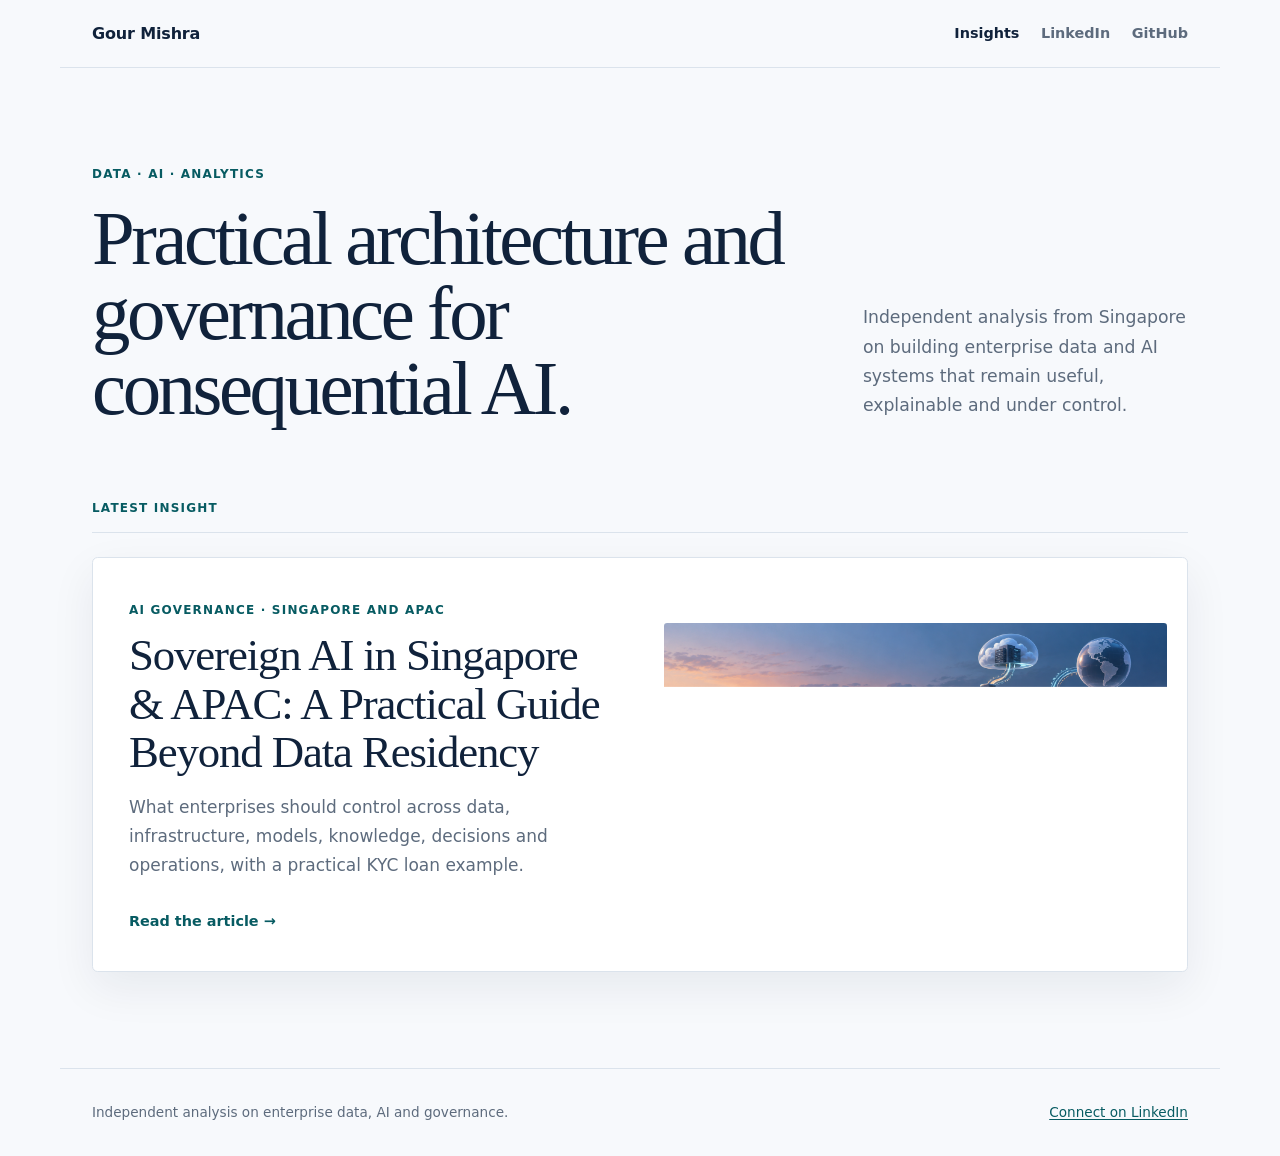
==== index.html @ ea4c22a5 "Build Sovereign AI insights site" ====
<!doctype html>
<html lang="en-SG">
<head>
  <meta charset="utf-8">
  <meta name="viewport" content="width=device-width, initial-scale=1">
  <title>Gour Mishra | Data, AI and Analytics</title>
  <meta name="description" content="Practical analysis of enterprise data, AI architecture and governance in Singapore and APAC.">
  <meta name="robots" content="index, follow, max-image-preview:large">
  <link rel="canonical" href="https://gcmishra7.github.io/">
  <meta property="og:type" content="website">
  <meta property="og:title" content="Gour Mishra | Data, AI and Analytics">
  <meta property="og:description" content="Practical analysis of enterprise data, AI architecture and governance in Singapore and APAC.">
  <meta property="og:url" content="https://gcmishra7.github.io/">
  <meta property="og:image" content="https://gcmishra7.github.io/assets/images/sovereign-ai-hero.png">
  <meta name="twitter:card" content="summary_large_image">
  <link rel="stylesheet" href="/assets/css/style.css">
</head>
<body>
  <header class="site-header">
    <a class="brand" href="/">Gour Mishra</a>
    <nav aria-label="Primary navigation">
      <a aria-current="page" href="/">Insights</a>
      <a href="https://www.linkedin.com/in/gourmishra">LinkedIn</a>
      <a href="https://github.com/gcmishra7">GitHub</a>
    </nav>
  </header>
  <main>
    <section class="intro">
      <p class="eyebrow">Data · AI · Analytics</p>
      <h1>Practical architecture and governance for consequential AI.</h1>
      <p class="intro-copy">Independent analysis from Singapore on building enterprise data and AI systems that remain useful, explainable and under control.</p>
    </section>
    <section class="featured" aria-labelledby="latest-insight">
      <div class="section-label" id="latest-insight">Latest insight</div>
      <a class="feature-card" href="/insights/sovereign-ai-singapore-apac/">
        <div class="feature-copy">
          <span class="topic">AI governance · Singapore and APAC</span>
          <h2>Sovereign AI in Singapore &amp; APAC: A Practical Guide Beyond Data Residency</h2>
          <p>What enterprises should control across data, infrastructure, models, knowledge, decisions and operations, with a practical KYC loan example.</p>
          <span class="read-link">Read the article <span aria-hidden="true">→</span></span>
        </div>
        <img src="/assets/images/sovereign-ai-hero.png" alt="Sovereign AI in Singapore and APAC shown as a controlled environment with governed global connections" width="1672" height="941">
      </a>
    </section>
  </main>
  <footer class="site-footer">
    <span>Independent analysis on enterprise data, AI and governance.</span>
    <a href="https://www.linkedin.com/in/gourmishra">Connect on LinkedIn</a>
  </footer>
</body>
</html>
---- assets/css/style.css ----
:root {
  --ink: #10223b;
  --muted: #5d6b7d;
  --paper: #f7f9fc;
  --white: #ffffff;
  --line: #dbe3ec;
  --accent: #007f86;
  --accent-dark: #075b62;
  --quote: #e7f5f5;
  --max: 1160px;
  color-scheme: light;
}

* { box-sizing: border-box; }

html { scroll-behavior: smooth; }

body {
  margin: 0;
  color: var(--ink);
  background: var(--paper);
  font-family: Inter, ui-sans-serif, system-ui, -apple-system, BlinkMacSystemFont, "Segoe UI", sans-serif;
  font-size: 17px;
  line-height: 1.7;
}

a { color: var(--accent-dark); text-underline-offset: 0.18em; }
a:hover { color: var(--accent); }
img { display: block; max-width: 100%; height: auto; }

.site-header {
  max-width: var(--max);
  margin: 0 auto;
  padding: 1.25rem 2rem;
  display: flex;
  justify-content: space-between;
  align-items: center;
  border-bottom: 1px solid var(--line);
}

.brand {
  color: var(--ink);
  font-size: 1rem;
  font-weight: 760;
  letter-spacing: -0.01em;
  text-decoration: none;
}

nav { display: flex; gap: 1.35rem; }
nav a { color: var(--muted); font-size: 0.9rem; font-weight: 650; text-decoration: none; }
nav a:hover, nav a[aria-current="page"] { color: var(--ink); }

main { min-height: calc(100vh - 12rem); }

.intro {
  max-width: var(--max);
  margin: 0 auto;
  padding: 6rem 2rem 4.5rem;
  display: grid;
  grid-template-columns: minmax(0, 1.7fr) minmax(16rem, 0.8fr);
  column-gap: 5rem;
  align-items: end;
}

.eyebrow, .section-label, .topic, .article-meta {
  color: var(--accent-dark);
  font-size: 0.75rem;
  font-weight: 780;
  letter-spacing: 0.1em;
  text-transform: uppercase;
}

.eyebrow { grid-column: 1 / -1; margin: 0 0 1rem; }
.intro h1 {
  margin: 0;
  max-width: 18ch;
  font-family: Georgia, "Times New Roman", serif;
  font-size: clamp(2.7rem, 6vw, 5.4rem);
  font-weight: 500;
  line-height: 0.98;
  letter-spacing: -0.045em;
}
.intro-copy { margin: 0 0 0.35rem; color: var(--muted); font-size: 1.08rem; }

.featured {
  max-width: var(--max);
  margin: 0 auto;
  padding: 0 2rem 6rem;
}
.section-label { padding-bottom: 0.8rem; border-bottom: 1px solid var(--line); }
.feature-card {
  display: grid;
  grid-template-columns: 1fr 1fr;
  gap: 3rem;
  align-items: center;
  margin-top: 1.5rem;
  padding: 1.25rem;
  color: inherit;
  background: var(--white);
  border: 1px solid var(--line);
  border-radius: 0.35rem;
  box-shadow: 0 16px 45px rgba(16, 34, 59, 0.07);
  text-decoration: none;
  transition: transform 180ms ease, box-shadow 180ms ease;
}
.feature-card:hover { color: inherit; transform: translateY(-3px); box-shadow: 0 20px 55px rgba(16, 34, 59, 0.11); }
.feature-copy { padding: 1rem 0.75rem 1rem 1rem; }
.feature-copy h2 {
  margin: 0.55rem 0 1rem;
  font-family: Georgia, "Times New Roman", serif;
  font-size: clamp(1.8rem, 3.5vw, 3rem);
  font-weight: 500;
  line-height: 1.08;
  letter-spacing: -0.025em;
}
.feature-copy p { color: var(--muted); }
.feature-card img { width: 100%; border-radius: 0.2rem; }
.read-link { display: inline-block; margin-top: 0.75rem; color: var(--accent-dark); font-size: 0.9rem; font-weight: 760; }

.article-shell {
  max-width: 840px;
  margin: 0 auto;
  padding: 5.5rem 2rem 7rem;
}
.article-meta { margin-bottom: 1rem; }
.article-shell h1 {
  margin: 0 0 1rem;
  font-family: Georgia, "Times New Roman", serif;
  font-size: clamp(2.6rem, 6vw, 4.75rem);
  font-weight: 500;
  line-height: 1.02;
  letter-spacing: -0.042em;
}
.article-shell h1 + p { margin: 0 0 2.3rem; color: var(--muted); font-size: 1.2rem; line-height: 1.55; }
.article-shell h2 {
  margin: 3.8rem 0 1rem;
  padding-top: 0.7rem;
  border-top: 1px solid var(--line);
  font-family: Georgia, "Times New Roman", serif;
  font-size: clamp(1.7rem, 4vw, 2.35rem);
  font-weight: 500;
  line-height: 1.17;
  letter-spacing: -0.02em;
}
.article-shell h3 { margin: 2rem 0 0.5rem; font-size: 1.12rem; }
.article-shell p, .article-shell li { color: #253952; }
.article-shell li { margin: 0.5rem 0; }
.article-shell blockquote {
  margin: 2.4rem 0;
  padding: 1.35rem 1.5rem;
  background: var(--quote);
  border-left: 4px solid var(--accent);
  font-family: Georgia, "Times New Roman", serif;
  font-size: 1.2rem;
  line-height: 1.5;
}
.article-shell blockquote p { margin: 0; color: var(--ink); }
.article-shell img {
  width: min(1120px, calc(100vw - 2rem));
  max-width: none;
  margin: 2.25rem 50%;
  transform: translateX(-50%);
  border: 1px solid var(--line);
  border-radius: 0.25rem;
  box-shadow: 0 16px 48px rgba(16, 34, 59, 0.08);
}
.article-shell a { font-weight: 600; }

.site-footer {
  max-width: var(--max);
  margin: 0 auto;
  padding: 2rem;
  display: flex;
  justify-content: space-between;
  gap: 1.5rem;
  border-top: 1px solid var(--line);
  color: var(--muted);
  font-size: 0.85rem;
}

@media (max-width: 760px) {
  body { font-size: 16px; }
  .site-header { padding: 1rem 1.1rem; }
  nav { gap: 0.85rem; }
  nav a { font-size: 0.82rem; }
  .intro { grid-template-columns: 1fr; gap: 1.6rem; padding: 4rem 1.25rem 3rem; }
  .featured { padding: 0 1.25rem 4rem; }
  .feature-card { grid-template-columns: 1fr; gap: 1rem; padding: 0.8rem; }
  .feature-copy { padding: 0.8rem; }
  .article-shell { padding: 3.5rem 1.2rem 5rem; }
  .article-shell img { width: calc(100vw - 1.5rem); }
  .site-footer { flex-direction: column; padding: 1.5rem 1.1rem; }
}

@media (prefers-reduced-motion: reduce) {
  html { scroll-behavior: auto; }
  .feature-card { transition: none; }
}
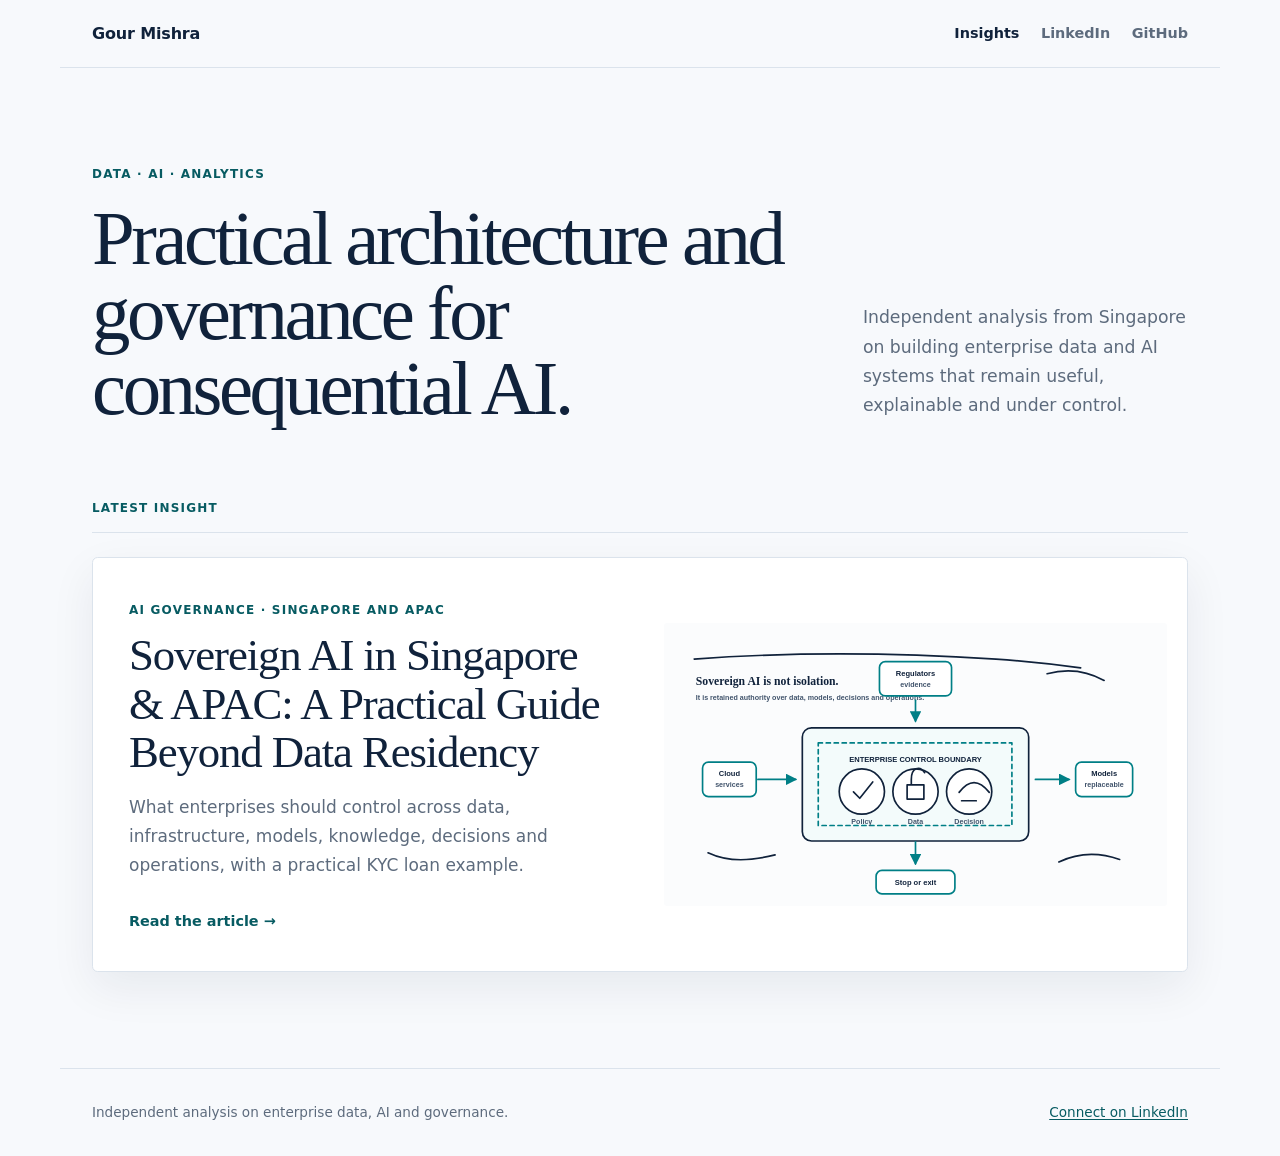
==== commit f6feab35: "Align lightweight SVG article illustrations" ====
--- a/index.html
+++ b/index.html
@@ -11,7 +11,7 @@
   <meta property="og:title" content="Gour Mishra | Data, AI and Analytics">
   <meta property="og:description" content="Practical analysis of enterprise data, AI architecture and governance in Singapore and APAC.">
   <meta property="og:url" content="https://gcmishra7.github.io/">
-  <meta property="og:image" content="https://gcmishra7.github.io/assets/images/sovereign-ai-hero.png">
+  <meta property="og:image" content="https://gcmishra7.github.io/assets/images/sovereign-ai-hero.svg">
   <meta name="twitter:card" content="summary_large_image">
   <link rel="stylesheet" href="/assets/css/style.css">
 </head>
@@ -39,7 +39,7 @@
           <p>What enterprises should control across data, infrastructure, models, knowledge, decisions and operations, with a practical KYC loan example.</p>
           <span class="read-link">Read the article <span aria-hidden="true">→</span></span>
         </div>
-        <img src="/assets/images/sovereign-ai-hero.png" alt="Sovereign AI in Singapore and APAC shown as a controlled environment with governed global connections" width="1672" height="941">
+        <img src="/assets/images/sovereign-ai-hero.svg" alt="Sovereign AI in Singapore and APAC shown as a controlled environment with governed global connections" width="1200" height="675">
       </a>
     </section>
   </main>
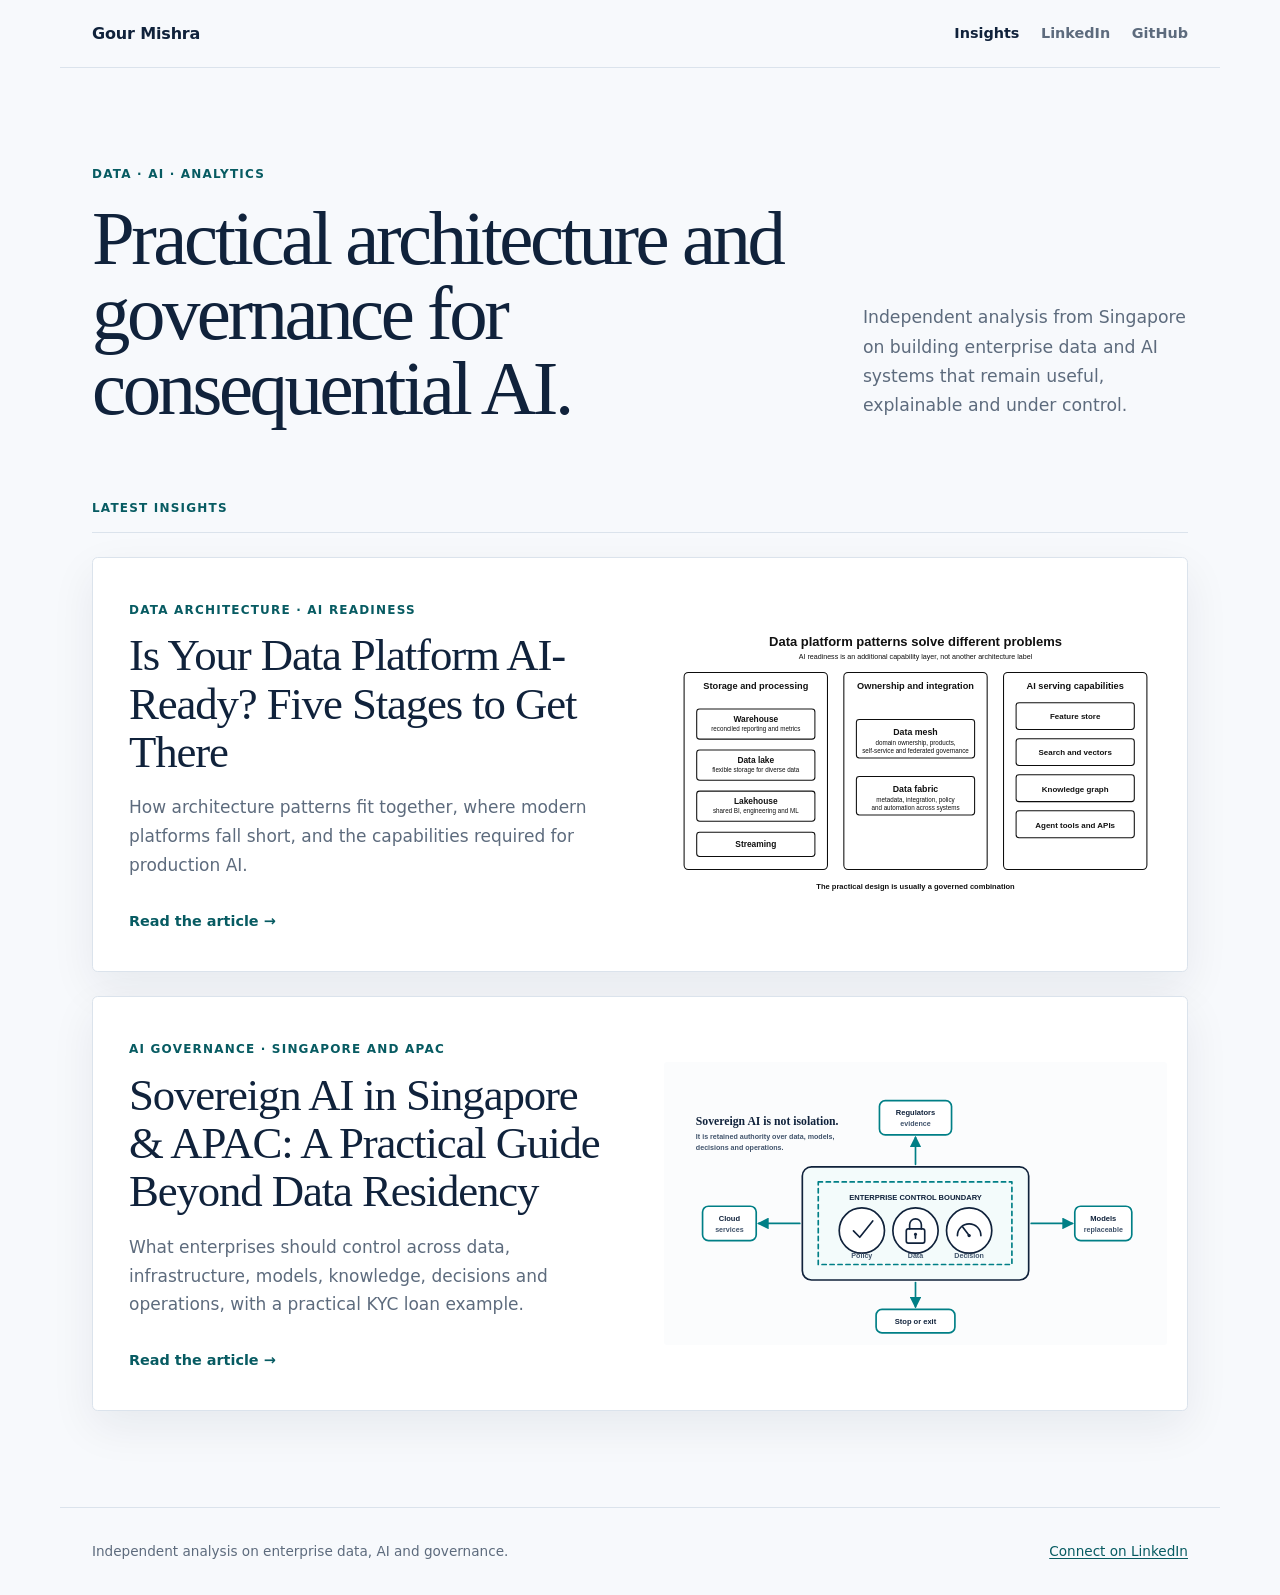
==== commit ac889903: "Feature the AI-ready data platform article" ====
--- a/index.html
+++ b/index.html
@@ -11,7 +11,7 @@
   <meta property="og:title" content="Gour Mishra | Data, AI and Analytics">
   <meta property="og:description" content="Practical analysis of enterprise data, AI architecture and governance in Singapore and APAC.">
   <meta property="og:url" content="https://gcmishra7.github.io/">
-  <meta property="og:image" content="https://gcmishra7.github.io/assets/images/sovereign-ai-hero.svg">
+  <meta property="og:image" content="https://gcmishra7.github.io/assets/images/ai-ready-pattern-map.svg">
   <meta name="twitter:card" content="summary_large_image">
   <link rel="stylesheet" href="/assets/css/style.css">
 </head>
@@ -31,7 +31,16 @@
       <p class="intro-copy">Independent analysis from Singapore on building enterprise data and AI systems that remain useful, explainable and under control.</p>
     </section>
     <section class="featured" aria-labelledby="latest-insight">
-      <div class="section-label" id="latest-insight">Latest insight</div>
+      <div class="section-label" id="latest-insight">Latest insights</div>
+      <a class="feature-card" href="/insights/ai-ready-data-platform/">
+        <div class="feature-copy">
+          <span class="topic">Data architecture · AI readiness</span>
+          <h2>Is Your Data Platform AI-Ready? Five Stages to Get There</h2>
+          <p>How architecture patterns fit together, where modern platforms fall short, and the capabilities required for production AI.</p>
+          <span class="read-link">Read the article <span aria-hidden="true">→</span></span>
+        </div>
+        <img src="/assets/images/ai-ready-pattern-map.svg" alt="Black and white map of data platform architecture patterns and AI readiness capabilities" width="1200" height="675">
+      </a>
       <a class="feature-card" href="/insights/sovereign-ai-singapore-apac/">
         <div class="feature-copy">
           <span class="topic">AI governance · Singapore and APAC</span>
--- a/assets/css/style.css
+++ b/assets/css/style.css
@@ -156,10 +156,9 @@
 }
 .article-shell blockquote p { margin: 0; color: var(--ink); }
 .article-shell img {
-  width: min(1120px, calc(100vw - 2rem));
-  max-width: none;
-  margin: 2.25rem 50%;
-  transform: translateX(-50%);
+  width: min(760px, 100%);
+  max-width: 100%;
+  margin: 2rem auto;
   border: 1px solid var(--line);
   border-radius: 0.25rem;
   box-shadow: 0 16px 48px rgba(16, 34, 59, 0.08);
@@ -188,7 +187,7 @@
   .feature-card { grid-template-columns: 1fr; gap: 1rem; padding: 0.8rem; }
   .feature-copy { padding: 0.8rem; }
   .article-shell { padding: 3.5rem 1.2rem 5rem; }
-  .article-shell img { width: calc(100vw - 1.5rem); }
+  .article-shell img { width: 100%; }
   .site-footer { flex-direction: column; padding: 1.5rem 1.1rem; }
 }
 
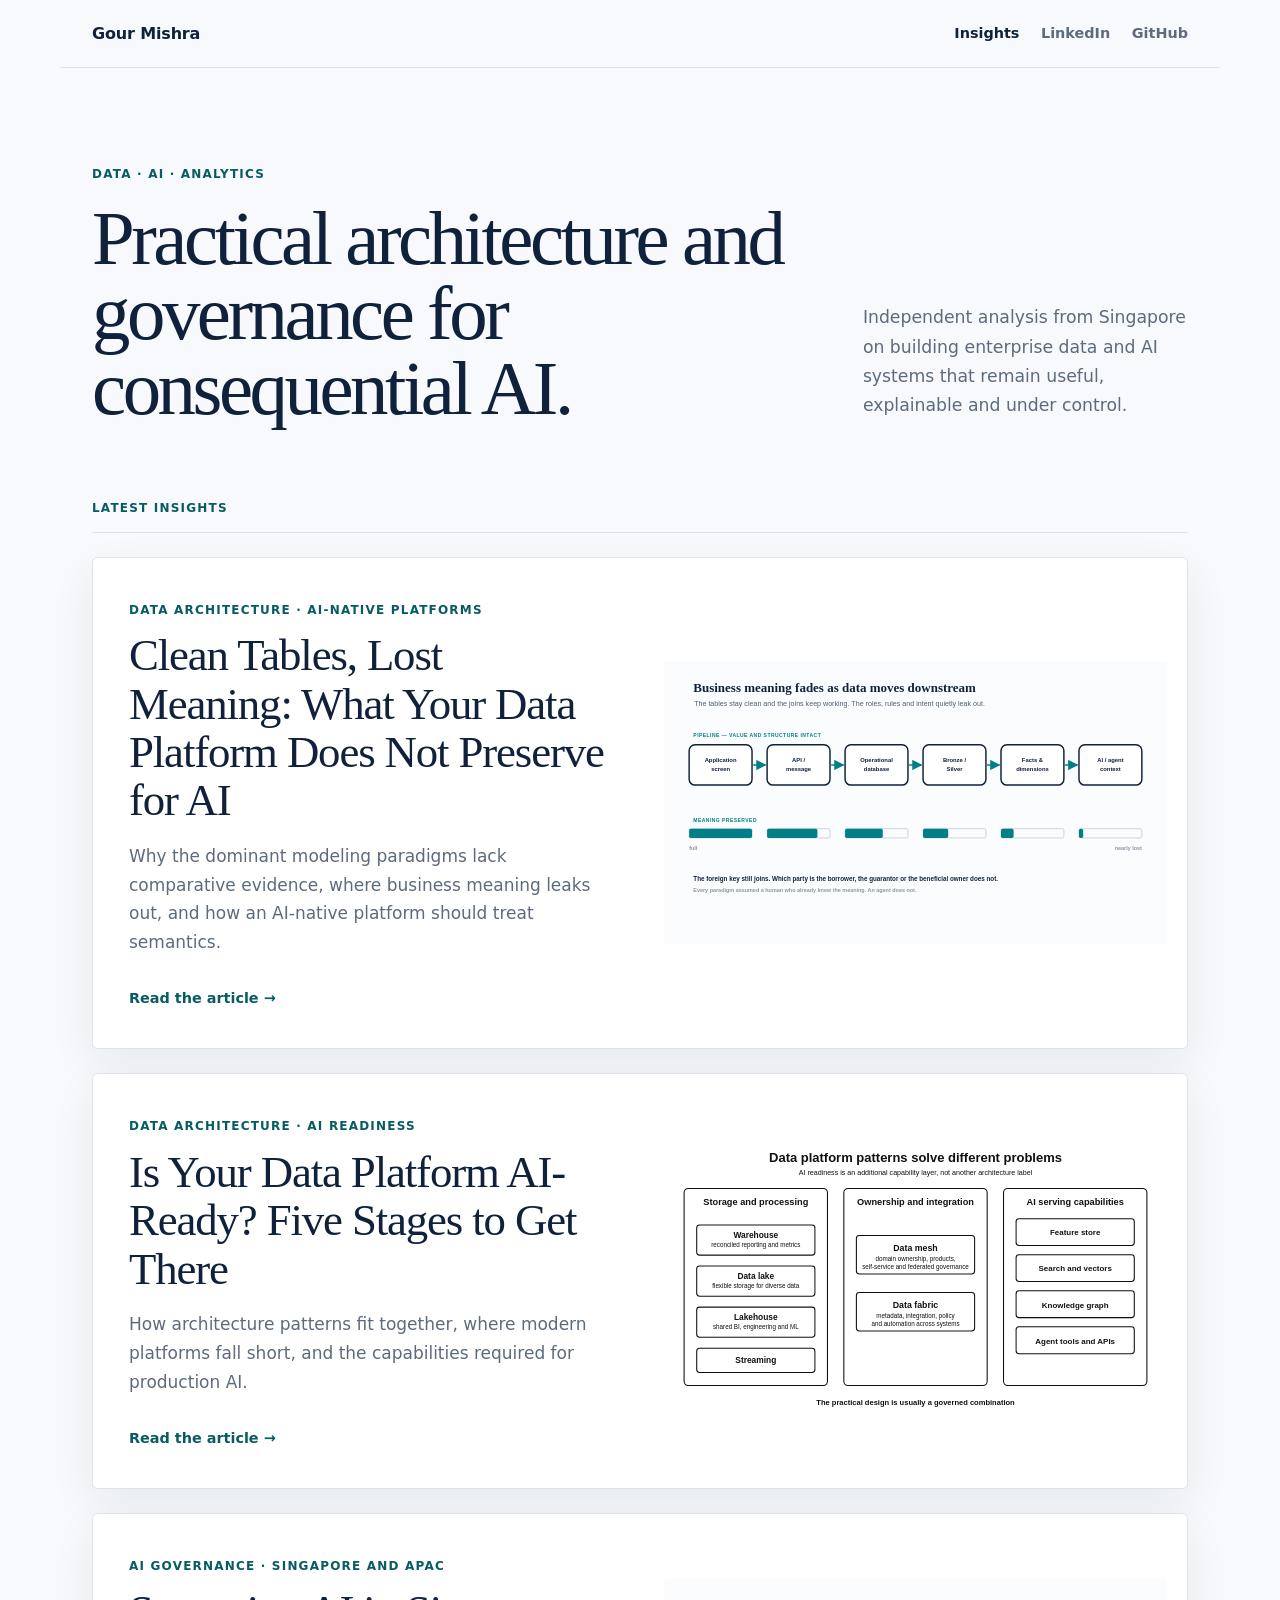
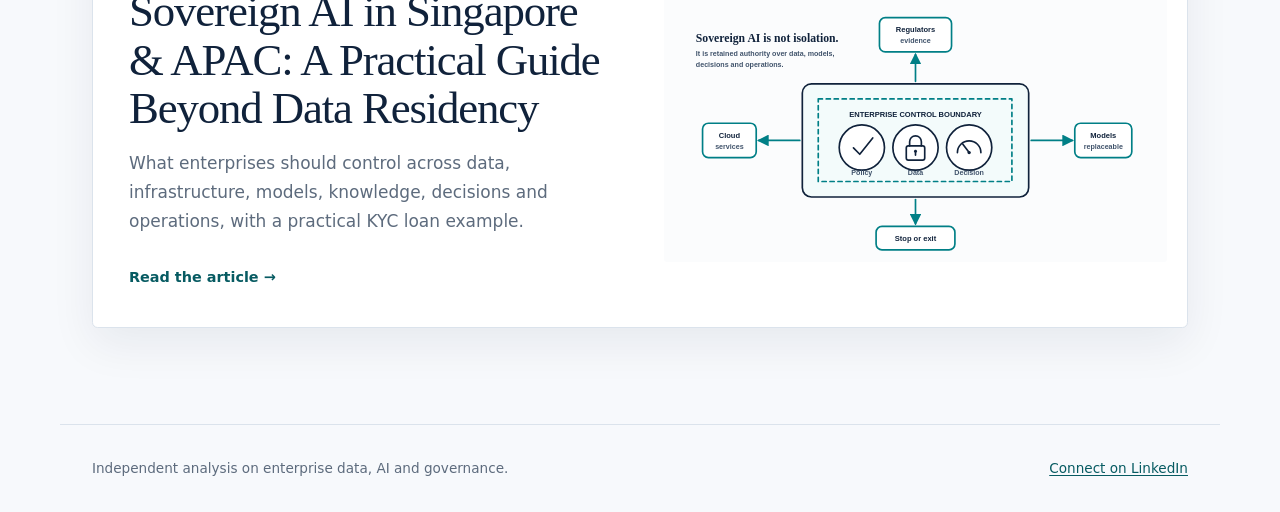
==== commit d15f5ff7: "Add practitioner article: Clean Tables, Lost Meaning New insights article on why the dominant data-m" ====
--- a/index.html
+++ b/index.html
@@ -32,6 +32,15 @@
     </section>
     <section class="featured" aria-labelledby="latest-insight">
       <div class="section-label" id="latest-insight">Latest insights</div>
+      <a class="feature-card" href="/insights/clean-tables-lost-meaning/">
+        <div class="feature-copy">
+          <span class="topic">Data architecture · AI-native platforms</span>
+          <h2>Clean Tables, Lost Meaning: What Your Data Platform Does Not Preserve for AI</h2>
+          <p>Why the dominant modeling paradigms lack comparative evidence, where business meaning leaks out, and how an AI-native platform should treat semantics.</p>
+          <span class="read-link">Read the article <span aria-hidden="true">→</span></span>
+        </div>
+        <img src="/assets/images/semantic-loss-pipeline.svg" alt="Six-stage data pipeline with a meaning-preserved bar fading from full to nearly empty across the stages" width="1200" height="675">
+      </a>
       <a class="feature-card" href="/insights/ai-ready-data-platform/">
         <div class="feature-copy">
           <span class="topic">Data architecture · AI readiness</span>
--- a/assets/css/style.css
+++ b/assets/css/style.css
@@ -195,3 +195,15 @@
   html { scroll-behavior: auto; }
   .feature-card { transition: none; }
 }
+
+.article-shell a.citation {
+  display: inline-block;
+  margin-left: 0.15rem;
+  color: var(--accent-dark);
+  font-size: 0.9em;
+  font-weight: 760;
+  line-height: 1;
+  text-decoration: none;
+  white-space: nowrap;
+}
+.article-shell [id^="ref-"] { scroll-margin-top: 1.5rem; }
